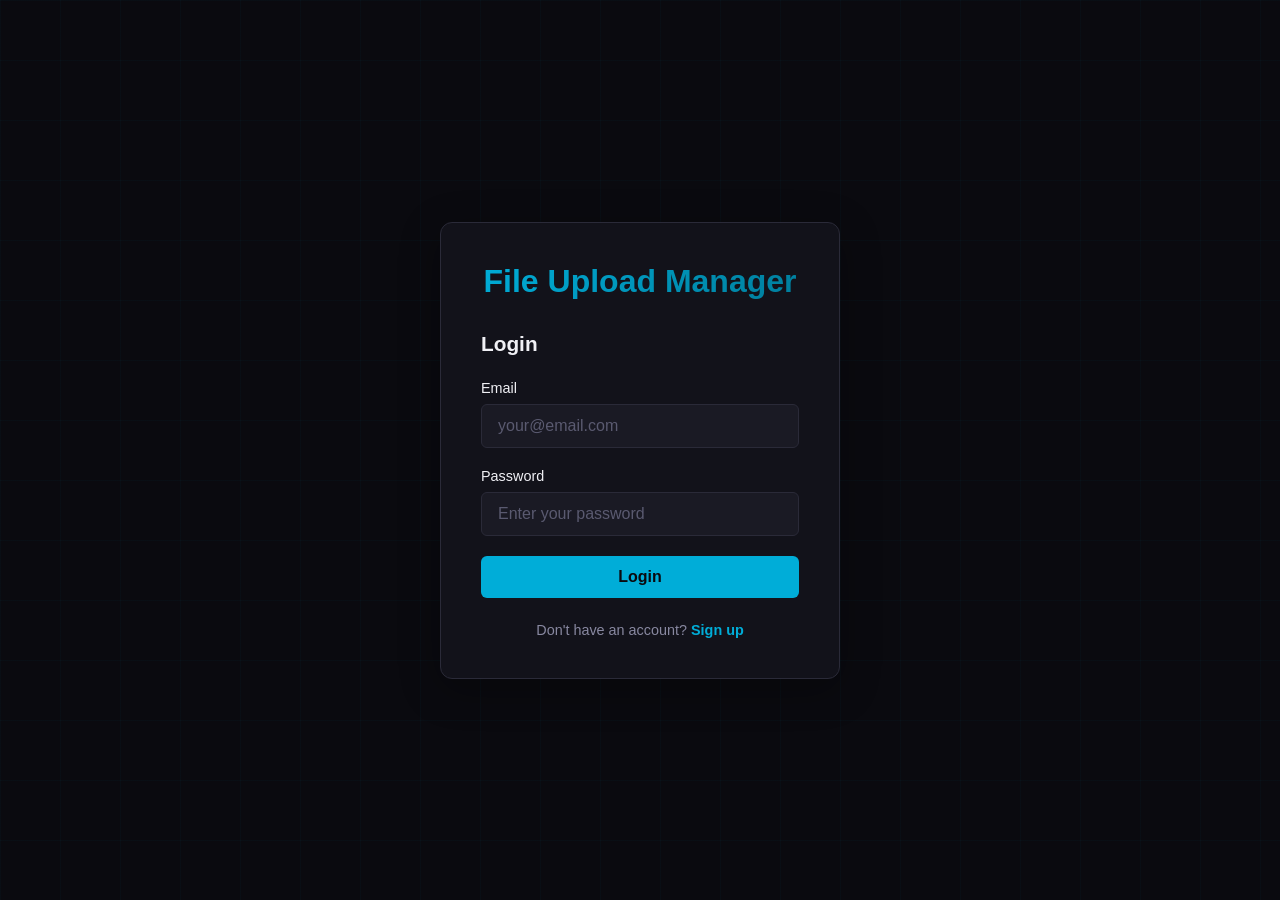
==== go-file-upload-server/html/index.html @ d55b6c74 "fixed errors and updated frontend" ====
<!DOCTYPE html>
<html lang="en">
<head>
    <meta charset="UTF-8">
    <meta name="viewport" content="width=device-width, initial-scale=1.0">
    <title>Secure File Upload Manager</title>
    <link rel="stylesheet" href="index.css">
</head>
<body>
    <div class="grid-bg"></div>
    
    <!-- Auth Section (shown when not logged in) -->
    <div id="authSection" class="auth-container">
        <div class="auth-card">
            <h1>File Upload Manager</h1>
            
            <!-- Login Form -->
            <div id="loginForm" class="auth-form active">
                <h2>Login</h2>
                <div class="form-group">
                    <label for="loginEmail">Email</label>
                    <input type="email" id="loginEmail" placeholder="your@email.com" required>
                </div>
                <div class="form-group">
                    <label for="loginPassword">Password</label>
                    <input type="password" id="loginPassword" placeholder="Enter your password" required>
                </div>
                <button id="loginBtn" class="btn btn-primary">Login</button>
                <p class="form-toggle">Don't have an account? <a href="#" id="showSignup">Sign up</a></p>
                <div id="loginError" class="error-message"></div>
            </div>

            <!-- Signup Form -->
            <div id="signupForm" class="auth-form">
                <h2>Create Account</h2>
                <div class="form-group">
                    <label for="signupFirstName">First Name</label>
                    <input type="text" id="signupFirstName" placeholder="John" required>
                </div>
                <div class="form-group">
                    <label for="signupLastName">Last Name</label>
                    <input type="text" id="signupLastName" placeholder="Doe" required>
                </div>
                <div class="form-group">
                    <label for="signupEmail">Email</label>
                    <input type="email" id="signupEmail" placeholder="your@email.com" required>
                </div>
                <div class="form-group">
                    <label for="signupPassword">Password</label>
                    <input type="password" id="signupPassword" placeholder="Create a strong password" required>
                </div>
                <button id="signupBtn" class="btn btn-primary">Sign Up</button>
                <p class="form-toggle">Already have an account? <a href="#" id="showLogin">Login</a></p>
                <div id="signupError" class="error-message"></div>
            </div>
        </div>
    </div>

    <!-- Main App Section (shown when logged in) -->
    <div id="appSection" class="app-container hidden">
        <!-- Header -->
        <header class="app-header">
            <div class="header-content">
                <h1>File Upload Manager</h1>
                <div class="header-user">
                    <span id="userDisplay"></span>
                    <button id="logoutBtn" class="btn btn-small">Logout</button>
                </div>
            </div>
        </header>

        <!-- Main Content -->
        <main class="app-main">
            <!-- Upload Section -->
            <section class="card">
                <h2>Upload File</h2>
                <div class="upload-area" id="uploadArea">
                    <input type="file" id="fileInput" hidden>
                    <div class="upload-placeholder">
                        <p>Click to select a file or drag and drop</p>
                        <small>Max file size: 100MB</small>
                    </div>
                </div>
                <div id="uploadProgress" class="progress-bar hidden">
                    <div id="progressFill" class="progress-fill"></div>
                </div>
                <div id="uploadError" class="error-message"></div>
            </section>

            <!-- Files Section -->
            <section class="card">
                <div class="section-header">
                    <h2>My Files</h2>
                    <button id="refreshFilesBtn" class="btn btn-small">Refresh</button>
                </div>
                
                <div id="filesLoading" class="loading">Loading files...</div>
                
                <div id="filesEmpty" class="empty-state hidden">
                    <p>No files yet. Upload one to get started!</p>
                </div>

                <div id="filesList" class="files-list hidden">
                    <!-- Files will be populated here -->
                </div>
            </section>

            <!-- Sharing Section -->
            <section class="card">
                <h2>File Sharing</h2>
                
                <div class="share-create">
                    <h3>Share a File</h3>
                    <div class="form-row">
                        <div class="form-group">
                            <label for="shareFileSelect">Select File</label>
                            <select id="shareFileSelect">
                                <option value="">Choose a file...</option>
                            </select>
                        </div>
                        <div class="form-group">
                            <label for="shareGranteeEmail">Grantee Email</label>
                            <input type="email" id="shareGranteeEmail" placeholder="recipient@email.com">
                        </div>
                        <div class="form-group">
                            <label for="shareAccessLevel">Access Level</label>
                            <select id="shareAccessLevel">
                                <option value="view">View Only</option>
                                <option value="download">Download</option>
                            </select>
                        </div>
                        <button id="createShareBtn" class="btn btn-primary">Share</button>
                    </div>
                    <div id="shareError" class="error-message"></div>
                </div>

                <div class="shares-list">
                    <h3>My Shares</h3>
                    <div id="sharesLoading" class="loading">Loading shares...</div>
                    <div id="sharesEmpty" class="empty-state hidden">
                        <p>No shares yet.</p>
                    </div>
                    <div id="sharesList" class="shares-table hidden">
                        <!-- Shares will be populated here -->
                    </div>
                </div>
            </section>
        </main>
    </div>

    <script src="app.js"></script>
</body>
</html>
---- go-file-upload-server/html/index.css ----
* {
    margin: 0;
    padding: 0;
    box-sizing: border-box;
}

:root {
    --primary: #00ADD8;
    --primary-dark: #007d9c;
    --danger: #CE3262;
    --danger-dark: #a0254d;
    --success: #32CD32;
    --bg-dark: #0a0a0f;
    --bg-card: #12121a;
    --bg-input: #1a1a24;
    --text-primary: #f0f0f5;
    --text-secondary: #8888a0;
    --text-muted: #5a5a70;
    --border: #2a2a38;
    --transition: all 0.3s cubic-bezier(0.4, 0, 0.2, 1);
}

html {
    font-size: 16px;
}

body {
    font-family: -apple-system, BlinkMacSystemFont, 'Segoe UI', 'Roboto', 'Oxygen', 'Ubuntu', 'Cantarell', sans-serif;
    background: var(--bg-dark);
    color: var(--text-primary);
    min-height: 100vh;
    overflow-x: hidden;
    position: relative;
}

/* ============================================================================
   Grid Background
   ============================================================================ */

.grid-bg {
    position: fixed;
    top: 0;
    left: 0;
    width: 100%;
    height: 100%;
    background-image: 
        linear-gradient(rgba(0, 173, 216, 0.03) 1px, transparent 1px),
        linear-gradient(90deg, rgba(0, 173, 216, 0.03) 1px, transparent 1px);
    background-size: 60px 60px;
    pointer-events: none;
    z-index: 0;
}

/* ============================================================================
   Typography
   ============================================================================ */

h1, h2, h3 {
    font-weight: 600;
    margin-bottom: 1rem;
}

h1 {
    font-size: 2rem;
}

h2 {
    font-size: 1.5rem;
}

h3 {
    font-size: 1.1rem;
}

a {
    color: var(--primary);
    text-decoration: none;
    transition: var(--transition);
}

a:hover {
    color: var(--primary-dark);
}

/* ============================================================================
   Authentication Section
   ============================================================================ */

.auth-container {
    display: flex;
    align-items: center;
    justify-content: center;
    min-height: 100vh;
    position: relative;
    z-index: 1;
    padding: 1rem;
}

.auth-card {
    background: var(--bg-card);
    border: 1px solid var(--border);
    border-radius: 12px;
    padding: 2.5rem;
    width: 100%;
    max-width: 400px;
    box-shadow: 0 10px 40px rgba(0, 0, 0, 0.3);
}

.auth-card h1 {
    text-align: center;
    margin-bottom: 2rem;
    background: linear-gradient(135deg, var(--primary), var(--primary-dark));
    -webkit-background-clip: text;
    -webkit-text-fill-color: transparent;
    background-clip: text;
}

.auth-form {
    display: none;
}

.auth-form.active {
    display: block;
}

.auth-form h2 {
    font-size: 1.3rem;
    margin-bottom: 1.5rem;
}

/* ============================================================================
   Forms
   ============================================================================ */

.form-group {
    margin-bottom: 1.25rem;
}

.form-group label {
    display: block;
    margin-bottom: 0.5rem;
    color: var(--text-primary);
    font-weight: 500;
    font-size: 0.9rem;
}

.form-group input,
.form-group select {
    width: 100%;
    padding: 0.75rem 1rem;
    background: var(--bg-input);
    border: 1px solid var(--border);
    border-radius: 6px;
    color: var(--text-primary);
    font-size: 1rem;
    transition: var(--transition);
}

.form-group input::placeholder {
    color: var(--text-muted);
}

.form-group input:focus,
.form-group select:focus {
    outline: none;
    border-color: var(--primary);
    box-shadow: 0 0 0 2px rgba(0, 173, 216, 0.1);
}

.form-row {
    display: grid;
    grid-template-columns: 1fr 1fr;
    gap: 1rem;
}

@media (max-width: 768px) {
    .form-row {
        grid-template-columns: 1fr;
    }
}

/* ============================================================================
   Buttons
   ============================================================================ */

.btn {
    padding: 0.75rem 1.5rem;
    border: none;
    border-radius: 6px;
    font-size: 1rem;
    font-weight: 600;
    cursor: pointer;
    transition: var(--transition);
    display: inline-flex;
    align-items: center;
    justify-content: center;
    gap: 0.5rem;
}

.btn-primary {
    width: 100%;
    background: var(--primary);
    color: var(--bg-dark);
}

.btn-primary:hover {
    background: var(--primary-dark);
    transform: translateY(-2px);
    box-shadow: 0 5px 15px rgba(0, 173, 216, 0.3);
}

.btn-small {
    padding: 0.5rem 1rem;
    font-size: 0.85rem;
    width: auto;
}

.btn-danger {
    background: var(--danger);
    color: white;
}

.btn-danger:hover {
    background: var(--danger-dark);
}

.btn:active {
    transform: translateY(0);
}

/* ============================================================================
   Error & Success Messages
   ============================================================================ */

.error-message {
    display: none;
    padding: 0.75rem 1rem;
    background: rgba(206, 50, 98, 0.15);
    border: 1px solid var(--danger);
    border-radius: 6px;
    color: var(--danger);
    margin-top: 1rem;
    font-size: 0.9rem;
}

.error-message:not(:empty) {
    display: block;
}

.form-toggle {
    text-align: center;
    margin-top: 1.5rem;
    color: var(--text-secondary);
    font-size: 0.9rem;
}

.form-toggle a {
    color: var(--primary);
    font-weight: 600;
}

/* ============================================================================
   App Section
   ============================================================================ */

.app-container {
    position: relative;
    z-index: 1;
    min-height: 100vh;
    display: flex;
    flex-direction: column;
}

.app-header {
    background: var(--bg-card);
    border-bottom: 1px solid var(--border);
    padding: 1.5rem 0;
    position: sticky;
    top: 0;
    z-index: 100;
}

.header-content {
    max-width: 1200px;
    margin: 0 auto;
    padding: 0 1.5rem;
    display: flex;
    justify-content: space-between;
    align-items: center;
}

.header-content h1 {
    margin: 0;
    font-size: 1.5rem;
}

.header-user {
    display: flex;
    align-items: center;
    gap: 1rem;
}

.app-main {
    flex: 1;
    max-width: 1200px;
    margin: 0 auto;
    width: 100%;
    padding: 2rem 1.5rem;
}

/* ============================================================================
   Cards & Sections
   ============================================================================ */

.card {
    background: var(--bg-card);
    border: 1px solid var(--border);
    border-radius: 12px;
    padding: 2rem;
    margin-bottom: 2rem;
}

.section-header {
    display: flex;
    justify-content: space-between;
    align-items: center;
    margin-bottom: 1.5rem;
}

.section-header h2 {
    margin: 0;
}

/* ============================================================================
   Upload Area
   ============================================================================ */

.upload-area {
    padding: 3rem 2rem;
    border: 2px dashed var(--border);
    border-radius: 8px;
    text-align: center;
    cursor: pointer;
    transition: var(--transition);
    background: rgba(0, 173, 216, 0.02);
}

.upload-area:hover {
    border-color: var(--primary);
    background: rgba(0, 173, 216, 0.05);
}

.upload-area.drag-over {
    border-color: var(--primary);
    background: rgba(0, 173, 216, 0.1);
}

.upload-placeholder {
    pointer-events: none;
}

.upload-placeholder p {
    font-size: 1.1rem;
    color: var(--text-primary);
    margin-bottom: 0.5rem;
}

.upload-placeholder small {
    color: var(--text-secondary);
}

/* ============================================================================
   Progress Bar
   ============================================================================ */

.progress-bar {
    width: 100%;
    height: 6px;
    background: var(--border);
    border-radius: 3px;
    overflow: hidden;
    margin-top: 1rem;
}

.progress-fill {
    height: 100%;
    background: linear-gradient(90deg, var(--primary), var(--primary-dark));
    width: 0%;
    transition: width 0.3s;
}

/* ============================================================================
   Files List
   ============================================================================ */

.files-list {
    display: flex;
    flex-direction: column;
    gap: 1rem;
}

.file-item {
    display: flex;
    justify-content: space-between;
    align-items: center;
    padding: 1rem;
    background: rgba(0, 173, 216, 0.02);
    border: 1px solid var(--border);
    border-radius: 8px;
    transition: var(--transition);
}

.file-item:hover {
    background: rgba(0, 173, 216, 0.05);
    border-color: var(--primary);
}

.file-info {
    flex: 1;
}

.file-name {
    font-weight: 600;
    color: var(--text-primary);
    margin-bottom: 0.25rem;
    word-break: break-word;
}

.file-meta {
    font-size: 0.85rem;
    color: var(--text-secondary);
}

.file-actions {
    display: flex;
    gap: 0.75rem;
    margin-left: 1rem;
    flex-wrap: wrap;
}

.file-actions .btn {
    white-space: nowrap;
}

/* ============================================================================
   Shares Section
   ============================================================================ */

.share-create {
    background: rgba(0, 173, 216, 0.02);
    padding: 1.5rem;
    border-radius: 8px;
    border: 1px solid var(--border);
    margin-bottom: 2rem;
}

.share-create h3 {
    margin-bottom: 1.5rem;
}

.shares-list {
    margin-top: 2rem;
}

.shares-table-content {
    width: 100%;
    border-collapse: collapse;
}

.shares-table-content thead {
    background: rgba(0, 173, 216, 0.05);
}

.shares-table-content th {
    padding: 1rem;
    text-align: left;
    font-weight: 600;
    color: var(--text-primary);
    border-bottom: 1px solid var(--border);
}

.shares-table-content td {
    padding: 1rem;
    border-bottom: 1px solid var(--border);
    color: var(--text-secondary);
}

.shares-table-content tr:hover {
    background: rgba(0, 173, 216, 0.02);
}

/* ============================================================================
   Loading & Empty States
   ============================================================================ */

.loading,
.empty-state {
    padding: 2rem;
    text-align: center;
    color: var(--text-secondary);
}

.empty-state {
    background: rgba(0, 173, 216, 0.02);
    border: 1px dashed var(--border);
    border-radius: 8px;
}

.hidden {
    display: none !important;
}

/* ============================================================================
   Toasts
   ============================================================================ */

.toast {
    position: fixed;
    bottom: 2rem;
    right: 2rem;
    padding: 1rem 1.5rem;
    border-radius: 8px;
    background: var(--success);
    color: white;
    font-weight: 600;
    box-shadow: 0 10px 30px rgba(0, 0, 0, 0.3);
    transform: translateX(400px);
    transition: var(--transition);
    z-index: 1000;
}

.toast.show {
    transform: translateX(0);
}

.toast-error {
    background: var(--danger);
}

/* ============================================================================
   Responsive Design
   ============================================================================ */

@media (max-width: 768px) {
    .auth-card {
        padding: 1.5rem;
    }

    .header-content {
        flex-direction: column;
        gap: 1rem;
        text-align: center;
    }

    .header-user {
        width: 100%;
        justify-content: center;
    }

    .app-main {
        padding: 1rem;
    }

    .card {
        padding: 1.5rem;
    }

    .file-item {
        flex-direction: column;
        align-items: flex-start;
    }

    .file-actions {
        margin-left: 0;
        margin-top: 1rem;
        width: 100%;
    }

    .file-actions .btn {
        flex: 1;
    }

    .section-header {
        flex-direction: column;
        align-items: flex-start;
        gap: 1rem;
    }

    .toast {
        bottom: 1rem;
        right: 1rem;
        left: 1rem;
    }

    .shares-table-content {
        font-size: 0.9rem;
    }

    .shares-table-content th,
    .shares-table-content td {
        padding: 0.75rem;
    }
}

@media (max-width: 480px) {
    h1 {
        font-size: 1.5rem;
    }

    h2 {
        font-size: 1.2rem;
    }

    .upload-area {
        padding: 2rem 1rem;
    }

    .card {
        padding: 1rem;
    }

    .form-group input,
    .form-group select {
        padding: 0.65rem 0.75rem;
        font-size: 16px; /* Prevents zoom on iOS */
    }

    .btn {
        padding: 0.65rem 1rem;
    }

    .btn-primary {
        width: 100%;
    }
}
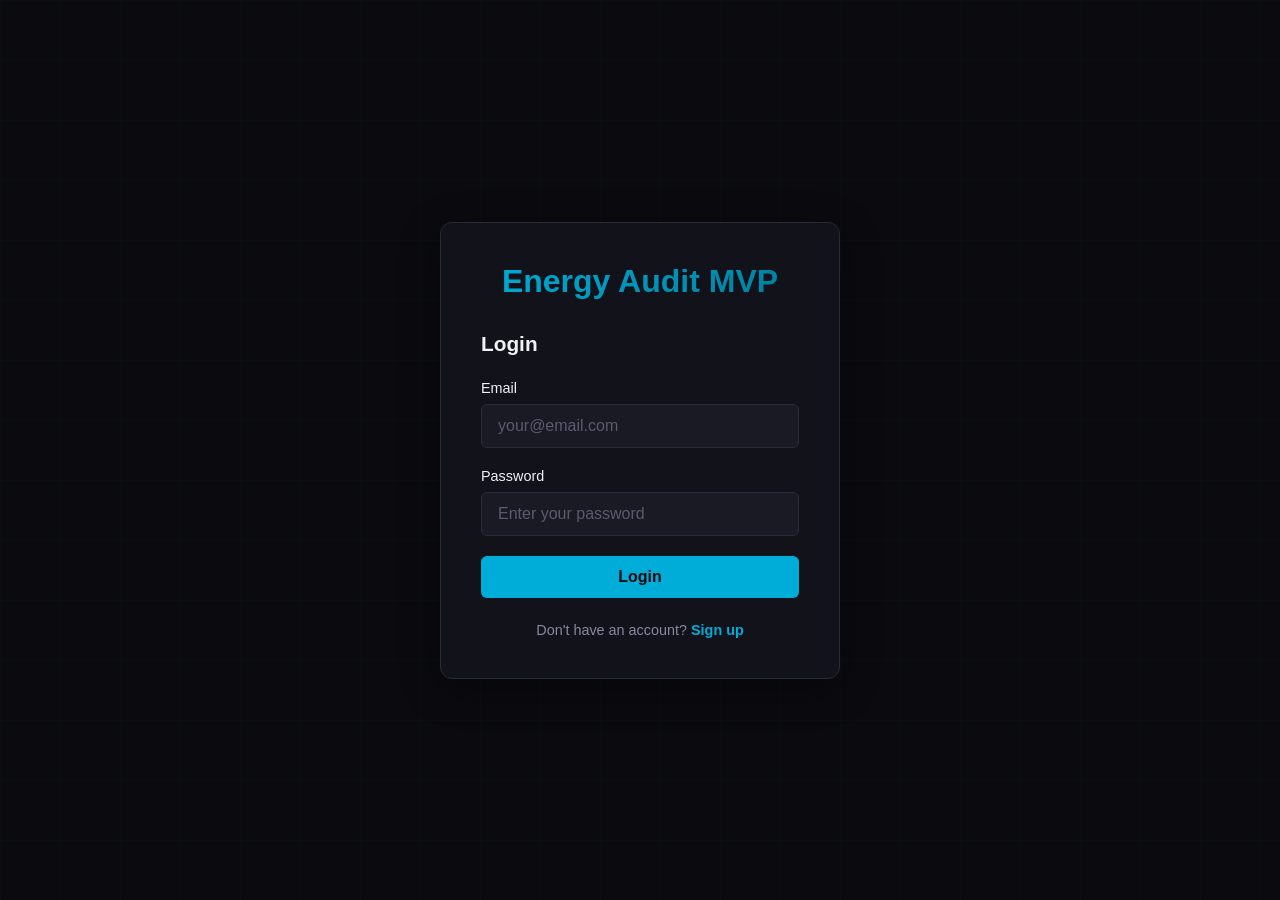
==== commit 05a52898: "Changed to Time and Energy Audit Time Tracker" ====
--- a/go-file-upload-server/html/index.html
+++ b/go-file-upload-server/html/index.html
@@ -3,18 +3,16 @@
 <head>
     <meta charset="UTF-8">
     <meta name="viewport" content="width=device-width, initial-scale=1.0">
-    <title>Secure File Upload Manager</title>
+    <title>Energy Audit MVP</title>
     <link rel="stylesheet" href="index.css">
 </head>
 <body>
     <div class="grid-bg"></div>
-    
+
     <!-- Auth Section (shown when not logged in) -->
     <div id="authSection" class="auth-container">
         <div class="auth-card">
-            <h1>File Upload Manager</h1>
-            
-            <!-- Login Form -->
+            <h1>Energy Audit MVP</h1>
             <div id="loginForm" class="auth-form active">
                 <h2>Login</h2>
                 <div class="form-group">
@@ -30,7 +28,6 @@
                 <div id="loginError" class="error-message"></div>
             </div>
 
-            <!-- Signup Form -->
             <div id="signupForm" class="auth-form">
                 <h2>Create Account</h2>
                 <div class="form-group">
@@ -58,10 +55,12 @@
 
     <!-- Main App Section (shown when logged in) -->
     <div id="appSection" class="app-container hidden">
-        <!-- Header -->
         <header class="app-header">
             <div class="header-content">
-                <h1>File Upload Manager</h1>
+                <div>
+                    <h1>Energy Audit MVP</h1>
+                    <p class="subtitle">Manage jobs, tasks, time entries, audits, and photos in one place.</p>
+                </div>
                 <div class="header-user">
                     <span id="userDisplay"></span>
                     <button id="logoutBtn" class="btn btn-small">Logout</button>
@@ -69,85 +68,148 @@
             </div>
         </header>
 
-        <!-- Main Content -->
         <main class="app-main">
-            <!-- Upload Section -->
-            <section class="card">
-                <h2>Upload File</h2>
-                <div class="upload-area" id="uploadArea">
-                    <input type="file" id="fileInput" hidden>
-                    <div class="upload-placeholder">
-                        <p>Click to select a file or drag and drop</p>
-                        <small>Max file size: 100MB</small>
+            <div class="content-layout">
+                <aside class="sidebar card">
+                    <div class="section-header">
+                        <h2>Jobs</h2>
+                        <button id="refreshJobsBtn" class="btn btn-small">Refresh</button>
                     </div>
-                </div>
-                <div id="uploadProgress" class="progress-bar hidden">
-                    <div id="progressFill" class="progress-fill"></div>
-                </div>
-                <div id="uploadError" class="error-message"></div>
-            </section>
-
-            <!-- Files Section -->
-            <section class="card">
-                <div class="section-header">
-                    <h2>My Files</h2>
-                    <button id="refreshFilesBtn" class="btn btn-small">Refresh</button>
-                </div>
-                
-                <div id="filesLoading" class="loading">Loading files...</div>
-                
-                <div id="filesEmpty" class="empty-state hidden">
-                    <p>No files yet. Upload one to get started!</p>
-                </div>
-
-                <div id="filesList" class="files-list hidden">
-                    <!-- Files will be populated here -->
-                </div>
-            </section>
-
-            <!-- Sharing Section -->
-            <section class="card">
-                <h2>File Sharing</h2>
-                
-                <div class="share-create">
-                    <h3>Share a File</h3>
-                    <div class="form-row">
-                        <div class="form-group">
-                            <label for="shareFileSelect">Select File</label>
-                            <select id="shareFileSelect">
-                                <option value="">Choose a file...</option>
+                    <div class="form-group">
+                        <label for="jobTitleInput">New Job Title</label>
+                        <input type="text" id="jobTitleInput" placeholder="Audit title">
+                    </div>
+                    <div class="form-group">
+                        <label for="jobDescriptionInput">Description</label>
+                        <textarea id="jobDescriptionInput" rows="3" placeholder="Optional details"></textarea>
+                    </div>
+                    <button id="createJobBtn" class="btn btn-primary">Create Job</button>
+                    <div id="jobError" class="error-message"></div>
+                    <div id="jobsList" class="jobs-list"></div>
+                </aside>
+
+                <section class="main-panel">
+                    <section class="card">
+                        <div class="section-header">
+                            <div>
+                                <h2>Tasks</h2>
+                                <p id="selectedJobTitle" class="subtitle">Select a job to manage tasks.</p>
+                            </div>
+                            <button id="refreshTasksBtn" class="btn btn-small">Refresh</button>
+                        </div>
+                        <div class="form-group">
+                            <label for="taskTitleInput">Task Title</label>
+                            <input type="text" id="taskTitleInput" placeholder="Task title">
+                        </div>
+                        <div class="form-group">
+                            <label for="taskDescriptionInput">Details</label>
+                            <textarea id="taskDescriptionInput" rows="3" placeholder="Task description"></textarea>
+                        </div>
+                        <button id="createTaskBtn" class="btn btn-primary">Add Task</button>
+                        <div id="taskError" class="error-message"></div>
+                        <div id="tasksList" class="tasks-list"></div>
+                    </section>
+
+                    <section class="card">
+                        <div class="section-header">
+                            <div>
+                                <h2>Time Entries</h2>
+                                <p id="selectedTaskTitle" class="subtitle">Select a task to log time.</p>
+                            </div>
+                        </div>
+                        <div class="form-row">
+                            <div class="form-group">
+                                <label for="timeEntryStartInput">Start</label>
+                                <input type="datetime-local" id="timeEntryStartInput">
+                            </div>
+                            <div class="form-group">
+                                <label for="timeEntryEndInput">End</label>
+                                <input type="datetime-local" id="timeEntryEndInput">
+                            </div>
+                        </div>
+                        <div class="form-group">
+                            <label for="timeEntryNoteInput">Note</label>
+                            <textarea id="timeEntryNoteInput" rows="2" placeholder="Optional note"></textarea>
+                        </div>
+                        <div class="form-row">
+                            <button id="createTimeEntryBtn" class="btn btn-primary">Add Entry</button>
+                            <button id="stopTimeEntryBtn" class="btn btn-small">Stop Active Timer</button>
+                        </div>
+                        <div id="timeEntryError" class="error-message"></div>
+                        <div id="timeEntriesList" class="entries-list"></div>
+                    </section>
+
+                    <section class="card">
+                        <div class="section-header">
+                            <h2>Energy Audit</h2>
+                        </div>
+                        <div class="form-row">
+                            <div class="form-group">
+                                <label>
+                                    <input type="checkbox" id="auditEasy"> Easy
+                                </label>
+                            </div>
+                            <div class="form-group">
+                                <label>
+                                    <input type="checkbox" id="auditHard"> Hard
+                                </label>
+                            </div>
+                        </div>
+                        <div class="form-row">
+                            <div class="form-group">
+                                <label>
+                                    <input type="checkbox" id="auditFun"> Fun
+                                </label>
+                            </div>
+                            <div class="form-group">
+                                <label>
+                                    <input type="checkbox" id="auditNotFun"> Not Fun
+                                </label>
+                            </div>
+                        </div>
+                        <div class="form-group">
+                            <label for="auditEfficiencyRating">Efficiency Rating</label>
+                            <input type="number" id="auditEfficiencyRating" min="1" max="10" placeholder="1-10">
+                        </div>
+                        <div class="form-group">
+                            <label for="auditNotes">Notes</label>
+                            <textarea id="auditNotes" rows="3" placeholder="Observations and findings"></textarea>
+                        </div>
+                        <button id="createAuditBtn" class="btn btn-primary">Save Audit</button>
+                        <div id="auditError" class="error-message"></div>
+                        <div id="auditStatus" class="loading hidden">Loading audits...</div>
+                        <div id="auditList" class="entries-list"></div>
+                    </section>
+
+                    <section class="card">
+                        <div class="section-header">
+                            <h2>Photos</h2>
+                        </div>
+                        <div class="form-group">
+                            <label for="imageUploadInput">Upload Image</label>
+                            <input type="file" id="imageUploadInput" accept="image/*">
+                        </div>
+                        <div class="form-group">
+                            <label for="imagePhotoType">Photo Type</label>
+                            <select id="imagePhotoType">
+                                <option value="site">Site</option>
+                                <option value="equipment">Equipment</option>
+                                <option value="issue">Issue</option>
                             </select>
                         </div>
-                        <div class="form-group">
-                            <label for="shareGranteeEmail">Grantee Email</label>
-                            <input type="email" id="shareGranteeEmail" placeholder="recipient@email.com">
-                        </div>
-                        <div class="form-group">
-                            <label for="shareAccessLevel">Access Level</label>
-                            <select id="shareAccessLevel">
-                                <option value="view">View Only</option>
-                                <option value="download">Download</option>
-                            </select>
-                        </div>
-                        <button id="createShareBtn" class="btn btn-primary">Share</button>
-                    </div>
-                    <div id="shareError" class="error-message"></div>
-                </div>
-
-                <div class="shares-list">
-                    <h3>My Shares</h3>
-                    <div id="sharesLoading" class="loading">Loading shares...</div>
-                    <div id="sharesEmpty" class="empty-state hidden">
-                        <p>No shares yet.</p>
-                    </div>
-                    <div id="sharesList" class="shares-table hidden">
-                        <!-- Shares will be populated here -->
-                    </div>
-                </div>
-            </section>
+                        <button id="uploadImageBtn" class="btn btn-primary">Upload Photo</button>
+                        <div id="imageError" class="error-message"></div>
+                        <div id="imagesList" class="images-list"></div>
+                    </section>
+                </section>
+            </div>
         </main>
     </div>
 
-    <script src="app.js"></script>
+    <script src="js/config.js"></script>
+    <script src="js/auth.js"></script>
+    <script src="js/api.js"></script>
+    <script src="js/ui.js"></script>
+    <script src="js/app.js"></script>
 </body>
 </html>
--- a/go-file-upload-server/html/index.css
+++ b/go-file-upload-server/html/index.css
@@ -308,6 +308,90 @@
     padding: 2rem 1.5rem;
 }
 
+.content-layout {
+    display: grid;
+    grid-template-columns: 320px 1fr;
+    gap: 1.5rem;
+    align-items: start;
+}
+
+.sidebar {
+    display: flex;
+    flex-direction: column;
+    gap: 1.5rem;
+}
+
+.main-panel {
+    display: flex;
+    flex-direction: column;
+    gap: 1.5rem;
+}
+
+.contents-list {
+    display: flex;
+    flex-direction: column;
+    gap: 1rem;
+}
+
+.content-item {
+    display: flex;
+    justify-content: space-between;
+    align-items: center;
+    padding: 1rem;
+    background: rgba(0, 173, 216, 0.02);
+    border: 1px solid var(--border);
+    border-radius: 8px;
+    transition: var(--transition);
+}
+
+.content-item:hover {
+    background: rgba(0, 173, 216, 0.05);
+    border-color: var(--primary);
+}
+
+.content-info {
+    flex: 1;
+    min-width: 0;
+}
+
+.content-name {
+    font-weight: 600;
+    color: var(--text-primary);
+    word-break: break-word;
+    margin-bottom: 0.25rem;
+}
+
+.content-type {
+    font-size: 0.85rem;
+    color: var(--text-secondary);
+}
+
+.content-actions {
+    display: flex;
+    gap: 0.75rem;
+    flex-wrap: wrap;
+    margin-left: 1rem;
+}
+
+.folder-path {
+    margin-top: 1rem;
+    font-size: 0.95rem;
+    color: var(--text-secondary);
+}
+
+.breadcrumb-link {
+    background: transparent;
+    border: none;
+    color: var(--primary);
+    cursor: pointer;
+    font: inherit;
+    padding: 0;
+}
+
+.breadcrumb-link:hover {
+    text-decoration: underline;
+}
+
 /* ============================================================================
    Cards & Sections
    ============================================================================ */
@@ -489,9 +573,50 @@
     background: rgba(0, 173, 216, 0.02);
 }
 
-/* ============================================================================
-   Loading & Empty States
-   ============================================================================ */
+.form-group textarea {
+    width: 100%;
+    padding: 0.75rem 1rem;
+    background: var(--bg-input);
+    border: 1px solid var(--border);
+    border-radius: 6px;
+    color: var(--text-primary);
+    font-size: 1rem;
+    min-height: 4rem;
+    resize: vertical;
+}
+
+.jobs-list,
+.tasks-list,
+.entries-list,
+.images-list {
+    display: flex;
+    flex-direction: column;
+    gap: 1rem;
+    margin-top: 1rem;
+}
+
+.list-card {
+    background: rgba(0, 173, 216, 0.03);
+    border: 1px solid var(--border);
+    border-radius: 10px;
+    padding: 1rem;
+}
+
+.list-card h3 {
+    margin-bottom: 0.5rem;
+    font-size: 1rem;
+}
+
+.list-card p {
+    color: var(--text-secondary);
+    margin-bottom: 0.75rem;
+}
+
+.section-header .subtitle {
+    color: var(--text-secondary);
+    font-size: 0.95rem;
+    margin-top: 0.25rem;
+}
 
 .loading,
 .empty-state {
@@ -565,6 +690,18 @@
         padding: 1.5rem;
     }
 
+    .content-layout {
+        grid-template-columns: 1fr;
+    }
+
+    .sidebar {
+        width: 100%;
+    }
+
+    .content-actions {
+        margin-left: 0;
+    }
+
     .file-item {
         flex-direction: column;
         align-items: flex-start;
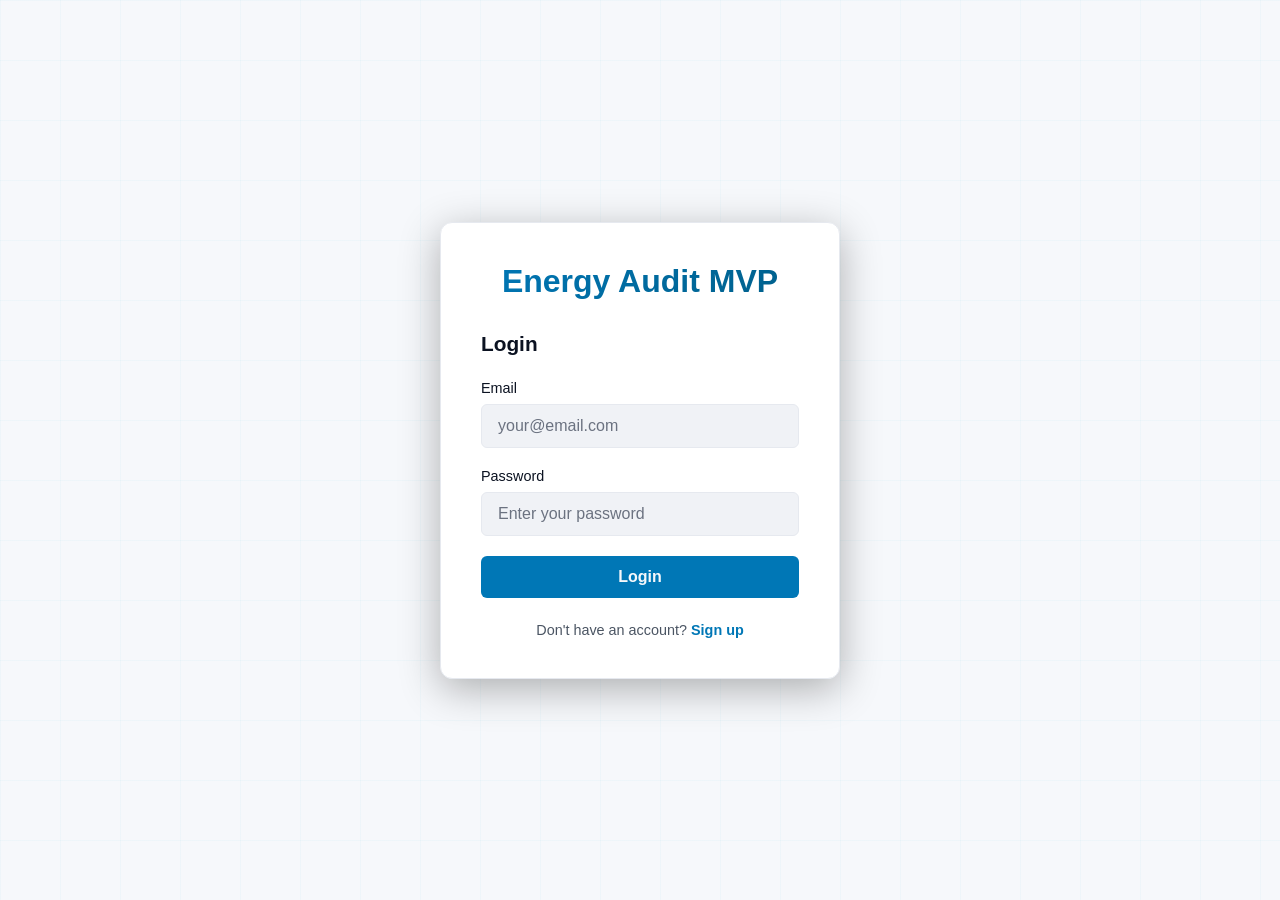
==== commit 6e9ee107: "changed port to 8080" ====
--- a/go-file-upload-server/html/index.html
+++ b/go-file-upload-server/html/index.html
@@ -63,6 +63,7 @@
                 </div>
                 <div class="header-user">
                     <span id="userDisplay"></span>
+                    <button id="themeToggle" class="btn btn-small">Toggle Theme</button>
                     <button id="logoutBtn" class="btn btn-small">Logout</button>
                 </div>
             </div>
@@ -89,8 +90,19 @@
                 </aside>
 
                 <section class="main-panel">
-                    <section class="card">
-                        <div class="section-header">
+                    <section id="jobsPage" class="page card">
+                        <div class="page-header">
+                            <h2>Jobs</h2>
+                            <p class="subtitle">Create a job or select a job from the list.</p>
+                        </div>
+                        <div class="page-content">
+                            <p class="empty-state">Use the left job panel to create or select a job.</p>
+                        </div>
+                    </section>
+
+                    <section id="tasksPage" class="page card hidden">
+                        <div class="page-header">
+                            <button id="backToJobsBtn" class="btn btn-small">Back</button>
                             <div>
                                 <h2>Tasks</h2>
                                 <p id="selectedJobTitle" class="subtitle">Select a job to manage tasks.</p>
@@ -110,97 +122,112 @@
                         <div id="tasksList" class="tasks-list"></div>
                     </section>
 
-                    <section class="card">
-                        <div class="section-header">
+                    <section id="taskDetailPage" class="page card hidden">
+                        <div class="page-header">
+                            <button id="backToTasksBtn" class="btn btn-small">Back</button>
                             <div>
-                                <h2>Time Entries</h2>
-                                <p id="selectedTaskTitle" class="subtitle">Select a task to log time.</p>
-                            </div>
-                        </div>
-                        <div class="form-row">
-                            <div class="form-group">
-                                <label for="timeEntryStartInput">Start</label>
-                                <input type="datetime-local" id="timeEntryStartInput">
-                            </div>
-                            <div class="form-group">
-                                <label for="timeEntryEndInput">End</label>
-                                <input type="datetime-local" id="timeEntryEndInput">
-                            </div>
-                        </div>
-                        <div class="form-group">
-                            <label for="timeEntryNoteInput">Note</label>
-                            <textarea id="timeEntryNoteInput" rows="2" placeholder="Optional note"></textarea>
-                        </div>
-                        <div class="form-row">
-                            <button id="createTimeEntryBtn" class="btn btn-primary">Add Entry</button>
-                            <button id="stopTimeEntryBtn" class="btn btn-small">Stop Active Timer</button>
-                        </div>
-                        <div id="timeEntryError" class="error-message"></div>
-                        <div id="timeEntriesList" class="entries-list"></div>
+                                <h2>Task Details</h2>
+                                <p id="selectedTaskTitle" class="subtitle">Select a task to see details.</p>
+                            </div>
+                        </div>
+                        <div class="page-nav">
+                            <button id="showTimePageBtn" class="btn btn-small">Time</button>
+                            <button id="showAuditPageBtn" class="btn btn-small">Audit</button>
+                            <button id="showPhotoPageBtn" class="btn btn-small">Photos</button>
+                        </div>
+                        <div id="timeSubpage" class="page-subpage">
+                            <div id="taskTimeSummary" class="list-card hidden"></div>
+                            <div id="timeEntriesList" class="entries-list"></div>
+                            <div class="form-row">
+                                <div class="form-group">
+                                    <label for="timeEntryStartDateInput">Start date</label>
+                                    <input type="date" id="timeEntryStartDateInput">
+                                </div>
+                                <div class="form-group">
+                                    <label for="timeEntryStartTimeInput">Start time</label>
+                                    <input type="time" id="timeEntryStartTimeInput">
+                                </div>
+                            </div>
+                            <div class="form-row">
+                                <div class="form-group">
+                                    <label for="timeEntryEndDateInput">End date</label>
+                                    <input type="date" id="timeEntryEndDateInput">
+                                </div>
+                                <div class="form-group">
+                                    <label for="timeEntryEndTimeInput">End time</label>
+                                    <input type="time" id="timeEntryEndTimeInput">
+                                </div>
+                            </div>
+                            <div class="form-group">
+                                <label for="timeEntryNoteInput">Note</label>
+                                <textarea id="timeEntryNoteInput" rows="2" placeholder="Optional note"></textarea>
+                            </div>
+                            <div class="form-row">
+                                <button id="startTimerBtn" class="btn btn-small">Start Timer</button>
+                                <button id="createTimeEntryBtn" class="btn btn-primary">Add Entry</button>
+                                <button id="stopTimeEntryBtn" class="btn btn-small">Stop Active Timer</button>
+                            </div>
+                            <div id="timeEntryError" class="error-message"></div>
+                        </div>
+
+                        <div id="auditSubpage" class="page-subpage hidden">
+                            <div class="form-row">
+                                <div class="form-group">
+                                    <label>
+                                        <input type="checkbox" id="auditEasy"> Easy
+                                    </label>
+                                </div>
+                                <div class="form-group">
+                                    <label>
+                                        <input type="checkbox" id="auditHard"> Hard
+                                    </label>
+                                </div>
+                            </div>
+                            <div class="form-row">
+                                <div class="form-group">
+                                    <label>
+                                        <input type="checkbox" id="auditFun"> Fun
+                                    </label>
+                                </div>
+                                <div class="form-group">
+                                    <label>
+                                        <input type="checkbox" id="auditNotFun"> Not Fun
+                                    </label>
+                                </div>
+                            </div>
+                            <div class="form-group">
+                                <label for="auditEfficiencyRating">Efficiency Rating</label>
+                                <input type="number" id="auditEfficiencyRating" min="1" max="10" placeholder="1-10">
+                            </div>
+                            <div class="form-group">
+                                <label for="auditNotes">Notes</label>
+                                <textarea id="auditNotes" rows="3" placeholder="Observations and findings"></textarea>
+                            </div>
+                            <button id="createAuditBtn" class="btn btn-primary">Save Audit</button>
+                            <div id="auditError" class="error-message"></div>
+                            <div id="auditStatus" class="loading hidden">Loading audits...</div>
+                            <div id="auditList" class="entries-list"></div>
+                        </div>
+
+                        <div id="photoSubpage" class="page-subpage hidden">
+                            <div class="form-group">
+                                <label for="imageUploadInput">Upload Image</label>
+                                <input type="file" id="imageUploadInput" accept="image/*">
+                            </div>
+                            <div class="form-group">
+                                <label for="imagePhotoType">Photo Type</label>
+                                <select id="imagePhotoType">
+                                    <option value="site">Site</option>
+                                    <option value="equipment">Equipment</option>
+                                    <option value="issue">Issue</option>
+                                </select>
+                            </div>
+                            <button id="uploadImageBtn" class="btn btn-primary">Upload Photo</button>
+                            <div id="imageError" class="error-message"></div>
+                            <div id="imagesList" class="images-list"></div>
+                        </div>
                     </section>
 
-                    <section class="card">
-                        <div class="section-header">
-                            <h2>Energy Audit</h2>
-                        </div>
-                        <div class="form-row">
-                            <div class="form-group">
-                                <label>
-                                    <input type="checkbox" id="auditEasy"> Easy
-                                </label>
-                            </div>
-                            <div class="form-group">
-                                <label>
-                                    <input type="checkbox" id="auditHard"> Hard
-                                </label>
-                            </div>
-                        </div>
-                        <div class="form-row">
-                            <div class="form-group">
-                                <label>
-                                    <input type="checkbox" id="auditFun"> Fun
-                                </label>
-                            </div>
-                            <div class="form-group">
-                                <label>
-                                    <input type="checkbox" id="auditNotFun"> Not Fun
-                                </label>
-                            </div>
-                        </div>
-                        <div class="form-group">
-                            <label for="auditEfficiencyRating">Efficiency Rating</label>
-                            <input type="number" id="auditEfficiencyRating" min="1" max="10" placeholder="1-10">
-                        </div>
-                        <div class="form-group">
-                            <label for="auditNotes">Notes</label>
-                            <textarea id="auditNotes" rows="3" placeholder="Observations and findings"></textarea>
-                        </div>
-                        <button id="createAuditBtn" class="btn btn-primary">Save Audit</button>
-                        <div id="auditError" class="error-message"></div>
-                        <div id="auditStatus" class="loading hidden">Loading audits...</div>
-                        <div id="auditList" class="entries-list"></div>
-                    </section>
-
-                    <section class="card">
-                        <div class="section-header">
-                            <h2>Photos</h2>
-                        </div>
-                        <div class="form-group">
-                            <label for="imageUploadInput">Upload Image</label>
-                            <input type="file" id="imageUploadInput" accept="image/*">
-                        </div>
-                        <div class="form-group">
-                            <label for="imagePhotoType">Photo Type</label>
-                            <select id="imagePhotoType">
-                                <option value="site">Site</option>
-                                <option value="equipment">Equipment</option>
-                                <option value="issue">Issue</option>
-                            </select>
-                        </div>
-                        <button id="uploadImageBtn" class="btn btn-primary">Upload Photo</button>
-                        <div id="imageError" class="error-message"></div>
-                        <div id="imagesList" class="images-list"></div>
-                    </section>
                 </section>
             </div>
         </main>
--- a/go-file-upload-server/html/index.css
+++ b/go-file-upload-server/html/index.css
@@ -20,6 +20,22 @@
     --transition: all 0.3s cubic-bezier(0.4, 0, 0.2, 1);
 }
 
+/* Light theme overrides */
+body[data-theme="light"] {
+    --primary: #0077b6;
+    --primary-dark: #005f8a;
+    --danger: #CE3262;
+    --danger-dark: #a0254d;
+    --success: #2ea44f;
+    --bg-dark: #f6f8fb; /* used as overall body background in light mode */
+    --bg-card: #ffffff;
+    --bg-input: #f0f2f6;
+    --text-primary: #0b1221;
+    --text-secondary: #4b5563;
+    --text-muted: #6b7280;
+    --border: #e6e9ef;
+}
+
 html {
     font-size: 16px;
 }
@@ -310,15 +326,14 @@
 
 .content-layout {
     display: grid;
-    grid-template-columns: 320px 1fr;
+    grid-template-columns: minmax(280px, 320px) minmax(0, 1fr);
     gap: 1.5rem;
     align-items: start;
 }
 
-.sidebar {
-    display: flex;
-    flex-direction: column;
-    gap: 1.5rem;
+.sidebar,
+.main-panel {
+    min-width: 0;
 }
 
 .main-panel {
@@ -402,6 +417,7 @@
     border-radius: 12px;
     padding: 2rem;
     margin-bottom: 2rem;
+    overflow-x: auto;
 }
 
 .section-header {
@@ -573,6 +589,37 @@
     background: rgba(0, 173, 216, 0.02);
 }
 
+.tasks-table,
+.time-table {
+    width: 100%;
+    border-collapse: collapse;
+    margin-top: 1rem;
+    table-layout: fixed;
+}
+
+.tasks-table th,
+.tasks-table td,
+.time-table th,
+.time-table td {
+    border: 1px solid var(--border);
+    padding: 0.85rem 1rem;
+    text-align: left;
+    color: var(--text-secondary);
+    overflow-wrap: anywhere;
+    word-break: break-word;
+}
+
+.tasks-table th,
+.time-table th {
+    background: rgba(0, 173, 216, 0.05);
+    color: var(--text-primary);
+}
+
+.tasks-table tr:hover,
+.time-table tr:hover {
+    background: rgba(0, 173, 216, 0.02);
+}
+
 .form-group textarea {
     width: 100%;
     padding: 0.75rem 1rem;
@@ -595,6 +642,128 @@
     margin-top: 1rem;
 }
 
+.job-item {
+    width: 100%;
+    text-align: left;
+    background: rgba(0, 173, 216, 0.02);
+    border: 1px solid var(--border);
+    border-radius: 10px;
+    padding: 1rem 1rem;
+    display: flex;
+    justify-content: space-between;
+    align-items: flex-start;
+    gap: 1rem;
+    color: inherit;
+    cursor: pointer;
+    transition: var(--transition);
+}
+
+.job-item:hover {
+    border-color: var(--primary);
+    background: rgba(0, 173, 216, 0.08);
+}
+
+.job-item.selected {
+    border-color: var(--primary);
+    background: rgba(0, 173, 216, 0.12);
+}
+
+.task-item {
+    width: 100%;
+    text-align: left;
+    background: rgba(255, 255, 255, 0.04);
+    border: 1px solid var(--border);
+    border-radius: 10px;
+    padding: 1rem 1rem;
+    display: flex;
+    justify-content: space-between;
+    align-items: flex-start;
+    gap: 1rem;
+    color: inherit;
+    cursor: pointer;
+    transition: var(--transition);
+}
+
+.task-item:hover {
+    border-color: var(--primary);
+    background: rgba(0, 173, 216, 0.06);
+}
+
+.task-item.selected {
+    border-color: var(--primary);
+    background: rgba(0, 173, 216, 0.14);
+}
+
+.task-title {
+    font-weight: 700;
+    color: var(--text-primary);
+    margin-bottom: 0.4rem;
+}
+
+.task-description {
+    color: var(--text-secondary);
+    line-height: 1.5;
+    font-size: 0.95rem;
+    margin: 0;
+}
+
+.task-meta {
+    color: var(--text-muted);
+    font-size: 0.85rem;
+    margin-top: 0.75rem;
+}
+
+.task-actions {
+    display: flex;
+    align-items: center;
+    justify-content: flex-end;
+}
+
+.task-badge,
+.task-status {
+    display: inline-flex;
+    align-items: center;
+    justify-content: center;
+    padding: 0.35rem 0.75rem;
+    border-radius: 999px;
+    background: var(--primary);
+    color: var(--bg-dark);
+    font-size: 0.8rem;
+    font-weight: 700;
+    white-space: nowrap;
+}
+
+.task-status {
+    background: rgba(0, 173, 216, 0.15);
+    color: var(--text-primary);
+}
+
+.job-title {
+    font-weight: 700;
+    color: var(--text-primary);
+    margin-bottom: 0.4rem;
+}
+
+.job-description {
+    color: var(--text-secondary);
+    line-height: 1.5;
+    font-size: 0.95rem;
+    margin: 0;
+}
+
+.job-badge {
+    display: inline-flex;
+    align-items: center;
+    justify-content: center;
+    padding: 0.35rem 0.75rem;
+    border-radius: 999px;
+    background: var(--primary);
+    color: var(--bg-dark);
+    font-size: 0.8rem;
+    font-weight: 700;
+    white-space: nowrap;
+}
+
 .list-card {
     background: rgba(0, 173, 216, 0.03);
     border: 1px solid var(--border);
@@ -605,6 +774,32 @@
 .list-card h3 {
     margin-bottom: 0.5rem;
     font-size: 1rem;
+}
+
+.image-card {
+    display: flex;
+    flex-direction: column;
+    gap: 1rem;
+}
+
+.image-card-main {
+    display: flex;
+    gap: 1rem;
+    align-items: flex-start;
+}
+
+.image-preview {
+    width: 120px;
+    height: 120px;
+    object-fit: cover;
+    border-radius: 8px;
+    border: 1px solid var(--border);
+}
+
+.image-card-actions {
+    display: flex;
+    gap: 0.75rem;
+    flex-wrap: wrap;
 }
 
 .list-card p {
@@ -633,6 +828,24 @@
 
 .hidden {
     display: none !important;
+}
+
+.page-nav {
+    display: flex;
+    flex-wrap: wrap;
+    gap: 0.5rem;
+    align-items: center;
+    margin-bottom: 1rem;
+}
+
+.page-subpage {
+    margin-top: 1rem;
+}
+
+.btn.active {
+    background: var(--text);
+    color: var(--background);
+    border-color: rgba(255, 255, 255, 0.15);
 }
 
 /* ============================================================================
